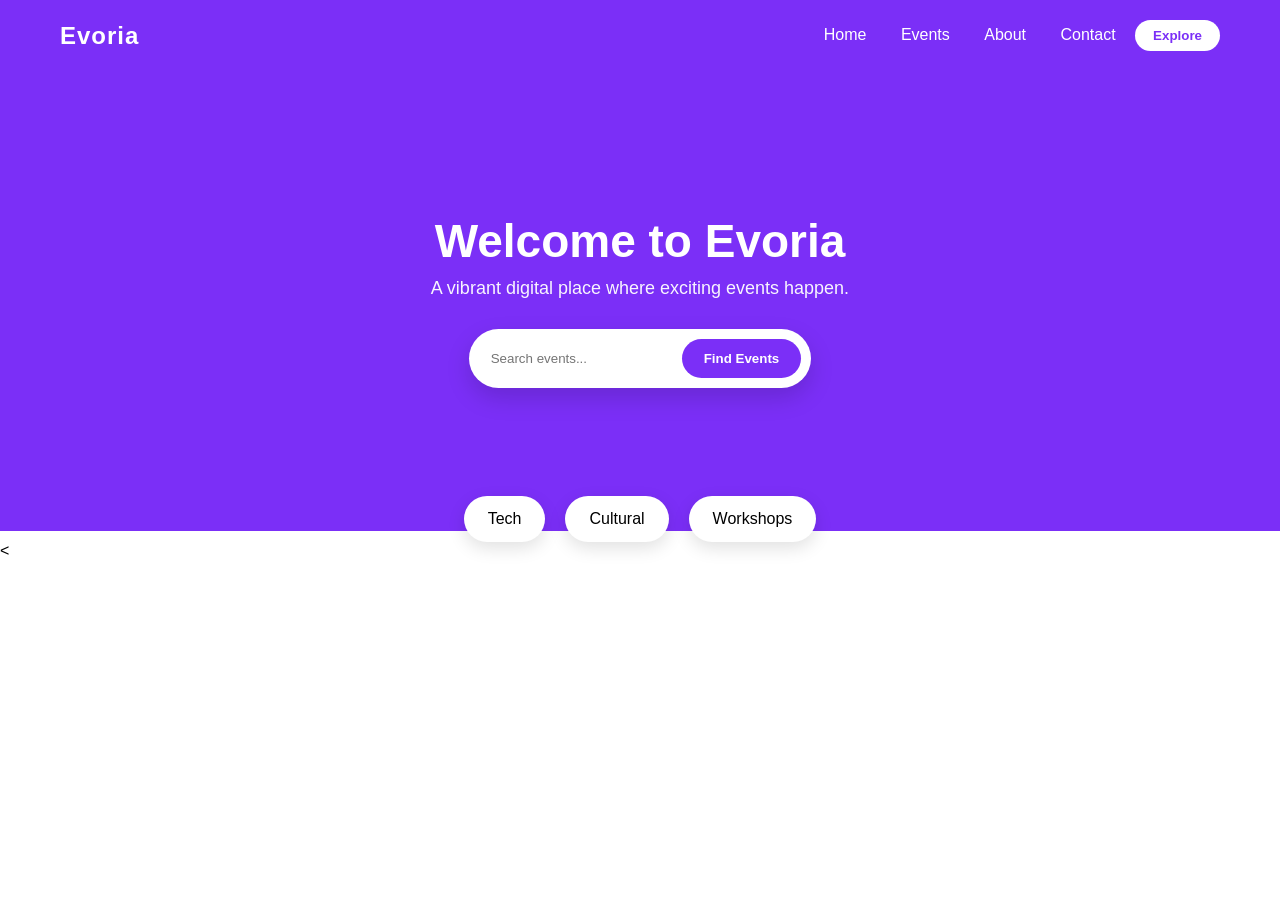
==== index.html @ 2a46c7d3 "Add files via upload" ====
<!doctype html>
<html lang="en">
  <head>
    <meta charset="UTF-8" />
    <meta name="viewport" content="width=device-width, initial-scale=1.0" />
    <title>Evoria – Virtual Event Manager</title>
    <link rel="stylesheet" href="style.css" />
  </head>
  <body>
    <header class="navbar">
      <div class="logo">Evoria</div>
      <nav>
        <a href="#">Home</a>
        <a href="#">Events</a>
        <a href="#">About</a>
        <a href="#">Contact</a>
        <button class="explore-btn">Explore</button>
      </nav>
    </header>

    <section class="hero">
      <div class="hero-content">
        <h1>Welcome to Evoria</h1>
        <p class="tagline">
          A vibrant digital place where exciting events happen.
        </p>

        <div class="search-box">
          <input type="text" placeholder="Search events..." />
          <button>Find Events</button>
        </div>
      </div>
    </section>

    <section class="categories">
      <div class="cat">Tech</div>
      <div class="cat">Cultural</div>
      <div class="cat">Workshops</div>
    </section>

    <
  </body>
</html>
---- style.css ----
* {
  margin: 0;
  padding: 0;
  box-sizing: border-box;
  font-family: "Poppins", sans-serif;
}

body {
  background: white;
}

.navbar {
  display: flex;
  justify-content: space-between;
  align-items: center;
  padding: 20px 60px;
  background-color: #7b2ff7;
  color: white;
}

.logo {
  font-size: 24px;
  font-weight: 700;
  letter-spacing: 1px;
}

.navbar nav a {
  margin: 0 15px;
  color: white;
  text-decoration: none;
}

.explore-btn {
  background: white;
  color: #7b2ff7;
  border: none;
  padding: 8px 18px;
  border-radius: 20px;
  font-weight: 600;
   cursor: pointer; 
}

.hero {
  height: 460px;
  background-color: #7b2ff7;
  display: flex;
  align-items: center;
  justify-content: center;
  text-align: center;
  color: white;
}

.hero h1 {
  font-size: 46px;
  margin-bottom: 10px;
}

.tagline {
  font-size: 18px;
  margin-bottom: 30px;
  opacity: 0.95;
}

.search-box {
  background: white;
  padding: 10px;
  border-radius: 40px;
  display: inline-flex;
  gap: 10px;
  box-shadow: 0 10px 25px rgba(0, 0, 0, 0.15);
}

.search-box input {
  border: none;
  padding: 12px;
  outline: none;
}

.search-box button {
  background-color: #7b2ff7;
  color: white;
  border: none;
  padding: 10px 22px;
  border-radius: 25px;
  cursor: pointer;
  font-weight: 600;
}

.categories {
  display: flex;
  justify-content: center;
  gap: 20px;
  margin-top: -35px;
  flex-wrap: wrap;
}

.cat {
  background: white;
  padding: 14px 24px;
  border-radius: 30px;
  box-shadow: 0 6px 18px rgba(0, 0, 0, 0.12);
  font-weight: 500;
}
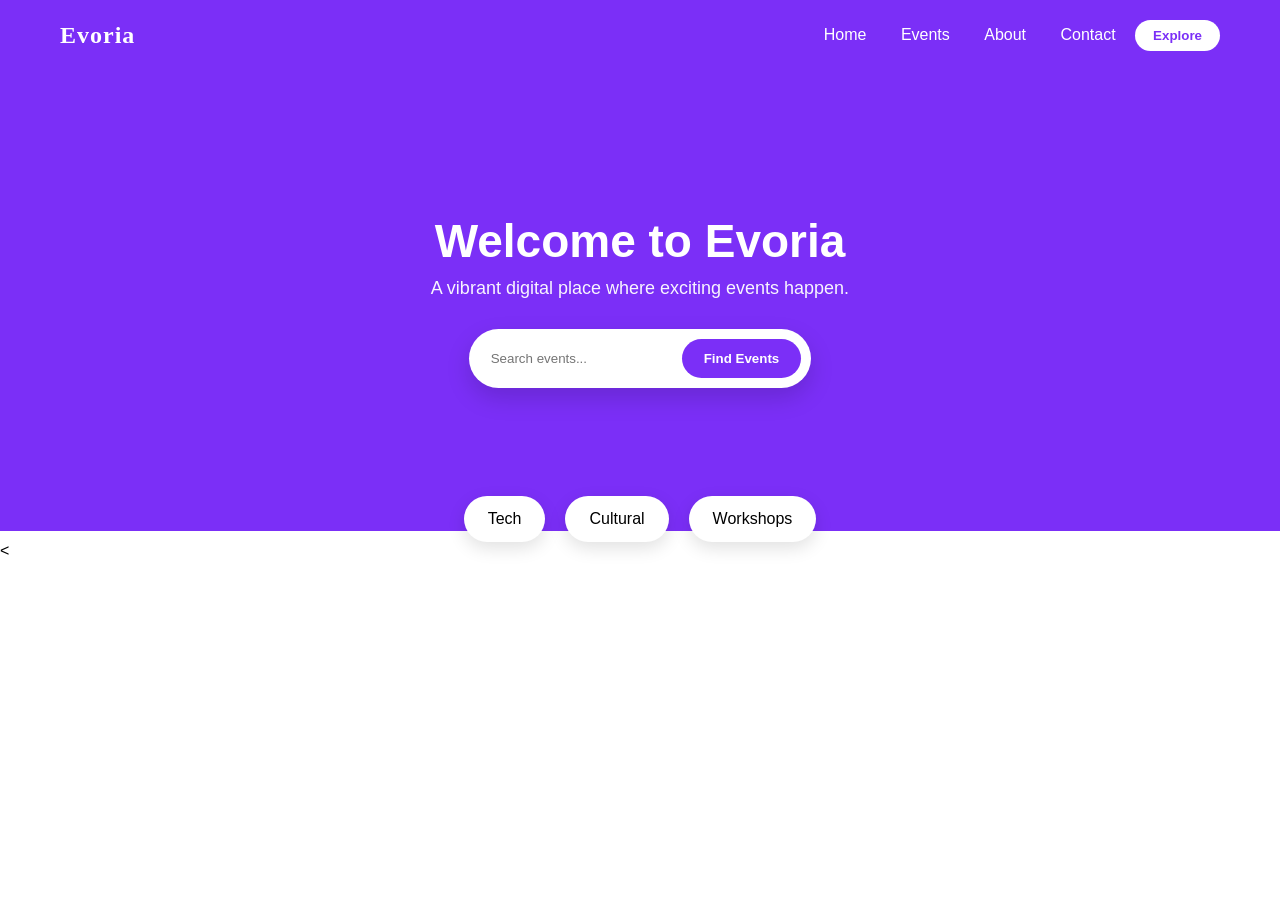
==== commit 7c112367: "Update index.html" ====
--- a/index.html
+++ b/index.html
@@ -8,7 +8,7 @@
   </head>
   <body>
     <header class="navbar">
-      <div class="logo">Evoria</div>
+      <div class="logo" style="font-family: Orbitron">Evoria</div>
       <nav>
         <a href="#">Home</a>
         <a href="#">Events</a>
@@ -41,3 +41,4 @@
     <
   </body>
 </html>
+
--- a/style.css
+++ b/style.css
@@ -2,7 +2,7 @@
   margin: 0;
   padding: 0;
   box-sizing: border-box;
-  font-family: "Poppins", sans-serif;
+  font-family: "Sora", sans-serif;
 }
 
 body {
@@ -102,3 +102,4 @@
   font-weight: 500;
 }
 
+
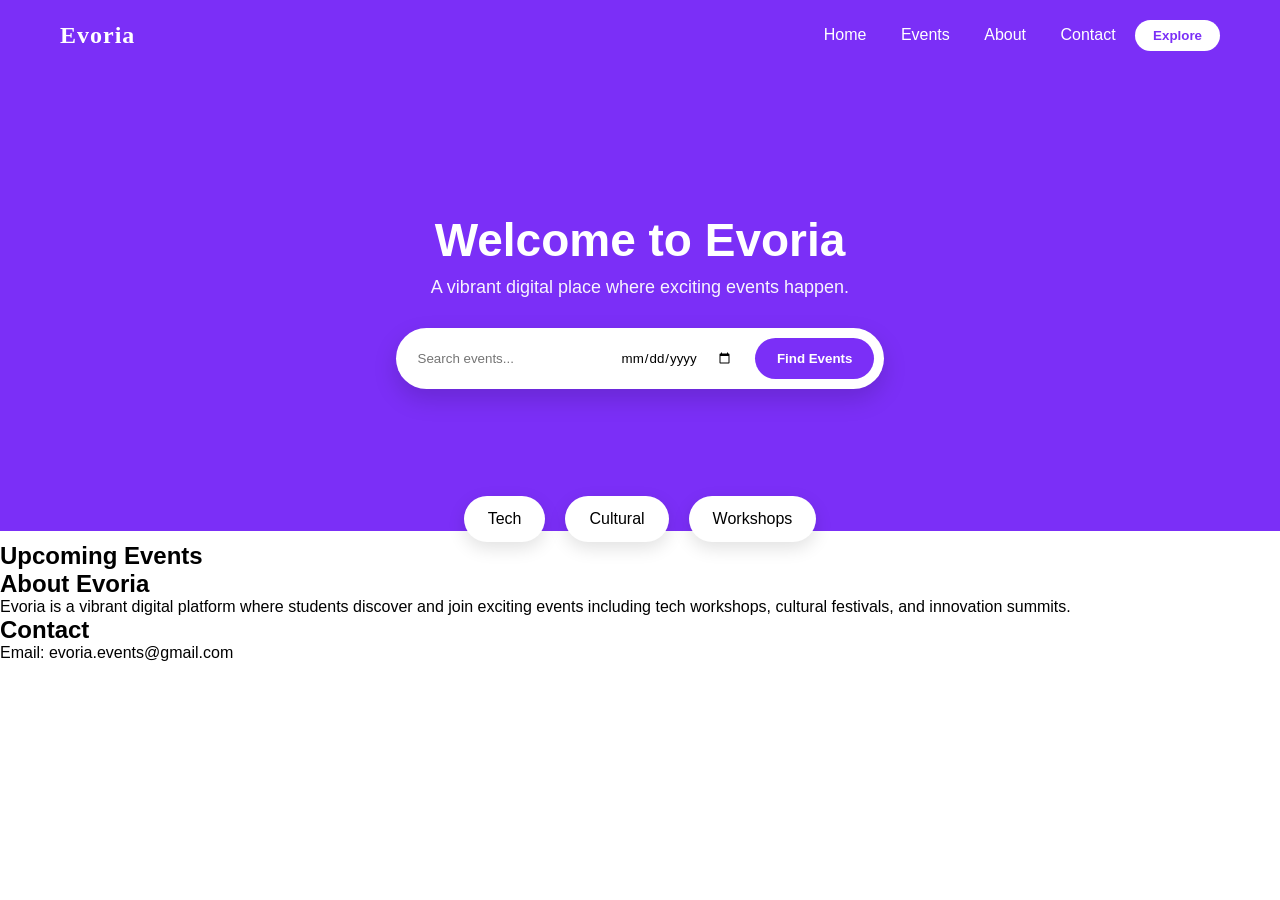
==== commit 50525404: "Update index.html" ====
--- a/index.html
+++ b/index.html
@@ -27,6 +27,7 @@
 
         <div class="search-box">
           <input type="text" placeholder="Search events..." />
+            <input type="date" id="dateInput" />
           <button>Find Events</button>
         </div>
       </div>
@@ -37,8 +38,28 @@
       <div class="cat">Cultural</div>
       <div class="cat">Workshops</div>
     </section>
+    
+     <section class="events" id="events">
+      <h2>Upcoming Events</h2>
+      <div class="event-container" id="eventContainer"></div>
+    </section>
 
-    <
+    <section class="about" id="about">
+      <h2>About Evoria</h2>
+      <p>
+        Evoria is a vibrant digital platform where students discover and join
+        exciting events including tech workshops, cultural festivals, and
+        innovation summits.
+      </p>
+    </section>
+
+    <section class="contact" id="contact">
+      <h2>Contact</h2>
+      <p>Email: evoria.events@gmail.com</p>
+    </section>
+
+    <script src="script.js"></script>
   </body>
 </html>
 
+
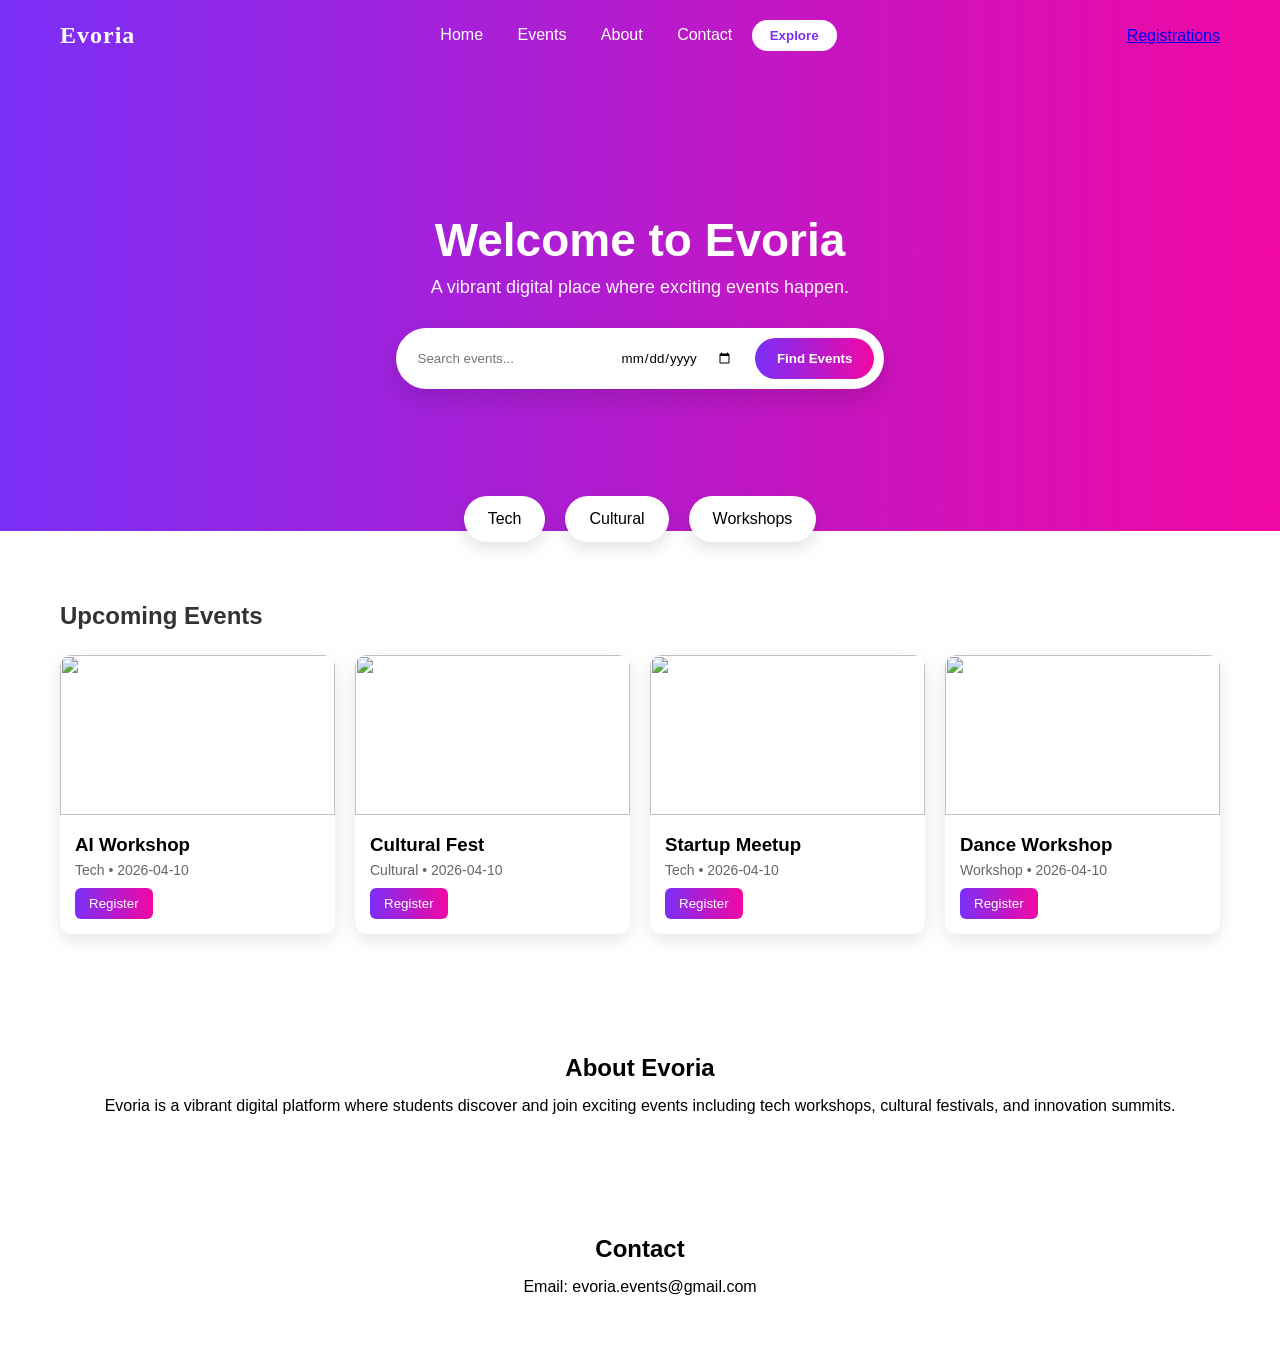
==== commit 261c95e6: "Updated UI, added registration page, delete feature, improved styling" ====
--- a/index.html
+++ b/index.html
@@ -1,65 +1,65 @@
-<!doctype html>
-<html lang="en">
-  <head>
-    <meta charset="UTF-8" />
-    <meta name="viewport" content="width=device-width, initial-scale=1.0" />
-    <title>Evoria – Virtual Event Manager</title>
-    <link rel="stylesheet" href="style.css" />
-  </head>
-  <body>
-    <header class="navbar">
-      <div class="logo" style="font-family: Orbitron">Evoria</div>
-      <nav>
-        <a href="#">Home</a>
-        <a href="#">Events</a>
-        <a href="#">About</a>
-        <a href="#">Contact</a>
-        <button class="explore-btn">Explore</button>
-      </nav>
-    </header>
-
-    <section class="hero">
-      <div class="hero-content">
-        <h1>Welcome to Evoria</h1>
-        <p class="tagline">
-          A vibrant digital place where exciting events happen.
-        </p>
-
-        <div class="search-box">
-          <input type="text" placeholder="Search events..." />
-            <input type="date" id="dateInput" />
-          <button>Find Events</button>
-        </div>
-      </div>
-    </section>
-
-    <section class="categories">
-      <div class="cat">Tech</div>
-      <div class="cat">Cultural</div>
-      <div class="cat">Workshops</div>
-    </section>
-    
-     <section class="events" id="events">
-      <h2>Upcoming Events</h2>
-      <div class="event-container" id="eventContainer"></div>
-    </section>
-
-    <section class="about" id="about">
-      <h2>About Evoria</h2>
-      <p>
-        Evoria is a vibrant digital platform where students discover and join
-        exciting events including tech workshops, cultural festivals, and
-        innovation summits.
-      </p>
-    </section>
-
-    <section class="contact" id="contact">
-      <h2>Contact</h2>
-      <p>Email: evoria.events@gmail.com</p>
-    </section>
-
-    <script src="script.js"></script>
-  </body>
-</html>
-
-
+<!doctype html>
+<html lang="en">
+  <head>
+    <meta charset="UTF-8" />
+    <meta name="viewport" content="width=device-width, initial-scale=1.0" />
+    <title>Evoria – Virtual Event Manager</title>
+    <link rel="stylesheet" href="style.css" />
+  </head>
+  <body>
+    <header class="navbar">
+      <div class="logo" style="font-family: Orbitron">Evoria</div>
+      <nav id="navMenu">
+        <a href="#">Home</a>
+        <a href="#">Events</a>
+        <a href="#">About</a>
+        <a href="#">Contact</a>
+        <button class="explore-btn" onclick="scrollToEvents()">Explore</button>
+      </nav>
+      <div class="menu-toggle" id="menuToggle">☰</div>
+      <a href="registrations.html" class="reg-btn">Registrations</a>
+    </header>
+
+    <section class="hero">
+      <div class="hero-content">
+        <h1>Welcome to Evoria</h1>
+        <p class="tagline">
+          A vibrant digital place where exciting events happen.
+        </p>
+
+        <div class="search-box">
+          <input type="text" id="searchInput" placeholder="Search events..." />
+          <input type="date" id="dateInput" />
+          <button onclick="SearchEvents()">Find Events</button>
+        </div>
+      </div>
+    </section>
+
+    <section class="categories">
+      <div class="cat" onclick="filterCategory('Tech')">Tech</div>
+      <div class="cat" onclick="filterCategory('Cultural')">Cultural</div>
+      <div class="cat" onclick="filterCategory('Workshop')">Workshops</div>
+    </section>
+
+    <section class="events" id="events">
+      <h2>Upcoming Events</h2>
+      <div class="event-container" id="eventContainer"></div>
+    </section>
+
+    <section class="about" id="about">
+      <h2>About Evoria</h2>
+      <p>
+        Evoria is a vibrant digital platform where students discover and join
+        exciting events including tech workshops, cultural festivals, and
+        innovation summits.
+      </p>
+    </section>
+
+    <section class="contact" id="contact">
+      <h2>Contact</h2>
+      <p>Email: evoria.events@gmail.com</p>
+    </section>
+
+    <script src="script.js"></script>
+  </body>
+</html>
--- a/style.css
+++ b/style.css
@@ -1,105 +1,370 @@
-* {
-  margin: 0;
-  padding: 0;
-  box-sizing: border-box;
-  font-family: "Sora", sans-serif;
-}
-
-body {
-  background: white;
-}
-
-.navbar {
-  display: flex;
-  justify-content: space-between;
-  align-items: center;
-  padding: 20px 60px;
-  background-color: #7b2ff7;
-  color: white;
-}
-
-.logo {
-  font-size: 24px;
-  font-weight: 700;
-  letter-spacing: 1px;
-}
-
-.navbar nav a {
-  margin: 0 15px;
-  color: white;
-  text-decoration: none;
-}
-
-.explore-btn {
-  background: white;
-  color: #7b2ff7;
-  border: none;
-  padding: 8px 18px;
-  border-radius: 20px;
-  font-weight: 600;
-   cursor: pointer; 
-}
-
-.hero {
-  height: 460px;
-  background-color: #7b2ff7;
-  display: flex;
-  align-items: center;
-  justify-content: center;
-  text-align: center;
-  color: white;
-}
-
-.hero h1 {
-  font-size: 46px;
-  margin-bottom: 10px;
-}
-
-.tagline {
-  font-size: 18px;
-  margin-bottom: 30px;
-  opacity: 0.95;
-}
-
-.search-box {
-  background: white;
-  padding: 10px;
-  border-radius: 40px;
-  display: inline-flex;
-  gap: 10px;
-  box-shadow: 0 10px 25px rgba(0, 0, 0, 0.15);
-}
-
-.search-box input {
-  border: none;
-  padding: 12px;
-  outline: none;
-}
-
-.search-box button {
-  background-color: #7b2ff7;
-  color: white;
-  border: none;
-  padding: 10px 22px;
-  border-radius: 25px;
-  cursor: pointer;
-  font-weight: 600;
-}
-
-.categories {
-  display: flex;
-  justify-content: center;
-  gap: 20px;
-  margin-top: -35px;
-  flex-wrap: wrap;
-}
-
-.cat {
-  background: white;
-  padding: 14px 24px;
-  border-radius: 30px;
-  box-shadow: 0 6px 18px rgba(0, 0, 0, 0.12);
-  font-weight: 500;
-}
-
-
+* {
+  margin: 0;
+  padding: 0;
+  box-sizing: border-box;
+  font-family: "Sora", sans-serif;
+}
+
+body {
+  background: white;
+}
+
+.navbar {
+  display: flex;
+  justify-content: space-between;
+  align-items: center;
+  padding: 20px 60px;
+  background: linear-gradient(90deg, #7b2ff7, #f107a3);
+  color: white;
+}
+
+.logo {
+  font-size: 24px;
+  font-weight: 700;
+  letter-spacing: 1px;
+}
+
+.navbar nav a {
+  margin: 0 15px;
+  color: white;
+  text-decoration: none;
+}
+
+.explore-btn {
+  background: white;
+  color: #7b2ff7;
+  border: none;
+  padding: 8px 18px;
+  border-radius: 20px;
+  font-weight: 600;
+  cursor: pointer;
+}
+
+.hero {
+  height: 460px;
+  background: linear-gradient(90deg, #7b2ff7, #f107a3);
+  display: flex;
+  align-items: center;
+  justify-content: center;
+  text-align: center;
+  color: white;
+}
+
+.hero h1 {
+  font-size: 46px;
+  margin-bottom: 10px;
+}
+
+.tagline {
+  font-size: 18px;
+  margin-bottom: 30px;
+  opacity: 0.95;
+}
+
+.search-box {
+  background: white;
+  padding: 10px;
+  border-radius: 40px;
+  display: inline-flex;
+  gap: 10px;
+  box-shadow: 0 10px 25px rgba(0, 0, 0, 0.15);
+}
+
+.search-box input {
+  border: none;
+  padding: 12px;
+  outline: none;
+}
+
+.search-box button {
+  background: linear-gradient(90deg, #7b2ff7, #f107a3);
+  color: white;
+  border: none;
+  padding: 10px 22px;
+  border-radius: 25px;
+  cursor: pointer;
+  font-weight: 600;
+}
+
+.categories {
+  display: flex;
+  justify-content: center;
+  gap: 20px;
+  margin-top: -35px;
+  flex-wrap: wrap;
+}
+
+.cat {
+  background: white;
+  padding: 14px 24px;
+  border-radius: 30px;
+  box-shadow: 0 6px 18px rgba(0, 0, 0, 0.12);
+  font-weight: 500;
+}
+
+.events {
+  padding: 60px;
+}
+
+.events h2 {
+  margin-bottom: 25px;
+  color: #333;
+}
+
+.event-container {
+  display: grid;
+  grid-template-columns: repeat(auto-fit, minmax(260px, 1fr));
+  gap: 20px;
+}
+
+.event-card {
+  background: white;
+  border-radius: 12px;
+  overflow: hidden;
+  box-shadow: 0 6px 18px rgba(0, 0, 0, 0.1);
+}
+
+.event-card img {
+  width: 100%;
+  height: 160px;
+  object-fit: cover;
+}
+
+.event-info {
+  padding: 15px;
+}
+
+.event-info h3 {
+  margin-bottom: 6px;
+}
+
+.event-info p {
+  color: #666;
+  font-size: 14px;
+}
+
+.event-info button {
+  margin-top: 10px;
+  background: linear-gradient(90deg, #7b2ff7, #f107a3);
+  color: white;
+  border: none;
+  padding: 8px 14px;
+  border-radius: 6px;
+  cursor: pointer;
+}
+
+.about,
+.contact {
+  padding: 60px;
+  text-align: center;
+}
+
+.about h2,
+.contact h2 {
+  margin-bottom: 15px;
+}
+
+@media (max-width: 900px) {
+  .navbar {
+    padding: 18px 30px;
+  }
+
+  .hero h1 {
+    font-size: 36px;
+  }
+}
+
+@media (max-width: 700px) {
+  .navbar {
+    flex-direction: column;
+    gap: 10px;
+  }
+
+  .hero {
+    height: auto;
+    padding: 60px 20px;
+  }
+
+  .hero h1 {
+    font-size: 28px;
+  }
+
+  .search-box {
+    flex-direction: column;
+    border-radius: 20px;
+  }
+
+  .events,
+  .about,
+  .contact {
+    padding: 40px 20px;
+  }
+}
+
+.menu-toggle {
+  display: none;
+  font-size: 26px;
+  cursor: pointer;
+}
+
+.navbar nav a:hover {
+  opacity: 0.8;
+}
+
+.cat:hover {
+  transform: translateY(-3px);
+  transition: 0.2s;
+}
+
+/* responsive menu */
+@media (max-width: 700px) {
+  .menu-toggle {
+    display: block;
+  }
+
+  .navbar nav {
+    position: absolute;
+    top: 70px;
+    right: 0;
+    background: linear-gradient(90deg, #7b2ff7, #f107a3);
+    flex-direction: column;
+    width: 200px;
+    padding: 20px;
+    display: none;
+  }
+
+  .navbar nav.show {
+    display: flex;
+  }
+}
+
+/* register page */
+
+.register-wrapper {
+  height: 90vh;
+  display: flex;
+  justify-content: center;
+  align-items: center;
+  background: linear-gradient(120deg, #7b2ff7, #f107a3);
+}
+
+.register-card {
+  background: white;
+  padding: 40px;
+  border-radius: 16px;
+  width: 350px;
+  box-shadow: 0 15px 40px rgba(0, 0, 0, 0.2);
+  text-align: center;
+}
+
+.register-card h2 {
+  margin-bottom: 25px;
+  color: #333;
+}
+
+.input-group {
+  text-align: left;
+  margin-bottom: 18px;
+}
+
+.input-group label {
+  font-size: 14px;
+  color: #555;
+}
+
+.input-group input {
+  width: 100%;
+  padding: 10px;
+  margin-top: 5px;
+  border: none;
+  border-bottom: 2px solid #ddd;
+  outline: none;
+  font-size: 14px;
+}
+
+.input-group input:focus {
+  border-color: #7b2ff7;
+}
+
+.register-btn {
+  margin-top: 20px;
+  width: 100%;
+  padding: 12px;
+  border: none;
+  border-radius: 25px;
+  background: linear-gradient(90deg, #7b2ff7, #f107a3);
+  color: white;
+  font-weight: 600;
+  cursor: pointer;
+}
+
+.register-btn:hover {
+  transform: scale(1.03);
+  transition: 0.2s;
+}
+
+#msg {
+  margin-top: 15px;
+  color: green;
+  font-weight: 600;
+}
+
+.register-card {
+  backdrop-filter: blur(10px);
+}
+
+/*REGISTRATIONS PAGE THEME */
+
+.registrations-wrapper {
+  min-height: 100vh;
+  background: linear-gradient(120deg, #7b2ff7, #f107a3);
+  padding: 50px 20px;
+}
+
+.registrations-container {
+  max-width: 900px;
+  margin: auto;
+}
+
+.registrations-container h2 {
+  color: white;
+  margin-bottom: 25px;
+}
+
+#registrationList .event-card {
+  background: white;
+  border-radius: 14px;
+  padding: 20px;
+  margin-bottom: 20px;
+  box-shadow: 0 10px 25px rgba(0, 0, 0, 0.2);
+}
+
+#registrationList h3 {
+  margin-bottom: 5px;
+  color: #333;
+}
+
+#registrationList p {
+  color: #555;
+  font-size: 14px;
+}
+
+#registrationList .event-card:hover {
+  transform: translateY(-5px);
+  transition: 0.2s;
+}
+
+.delete-btn {
+  margin-top: 10px;
+  padding: 6px 12px;
+  border: none;
+  border-radius: 6px;
+  background: red;
+  color: white;
+  cursor: pointer;
+  font-size: 13px;
+}
+
+.delete-btn:hover {
+  background: darkred;
+}
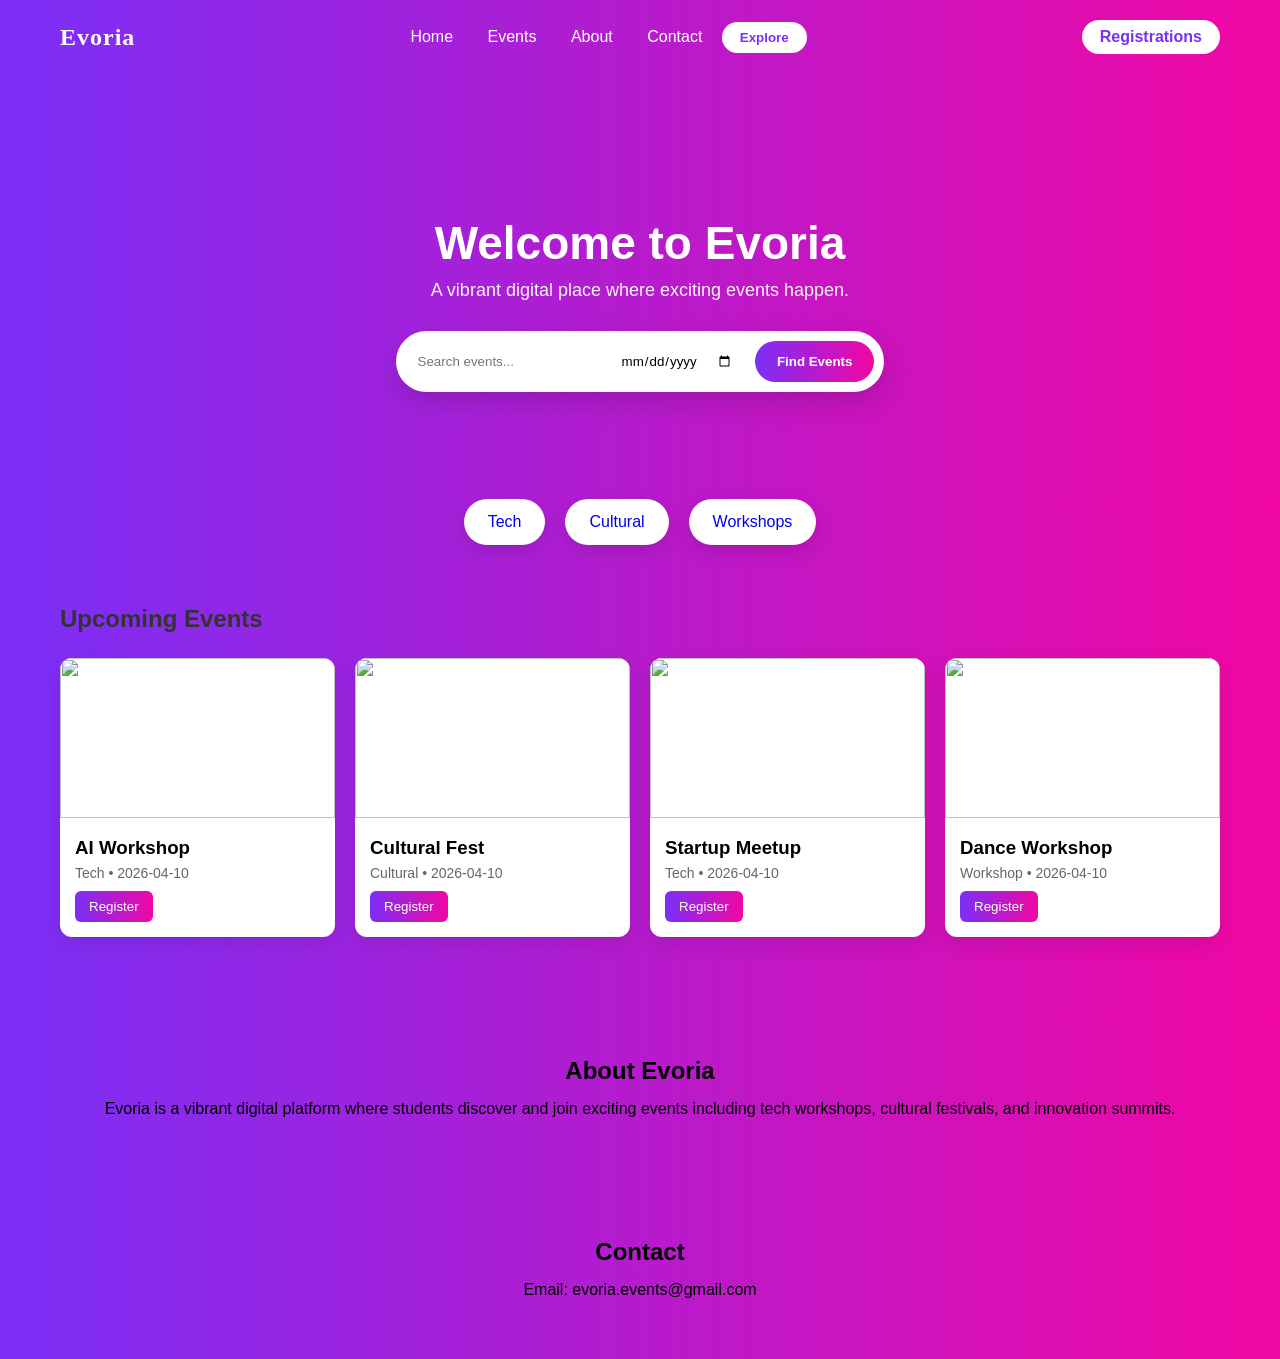
==== commit 42203335: "Final UI fixes, event pages, navigation working" ====
--- a/index.html
+++ b/index.html
@@ -8,19 +8,19 @@
   </head>
   <body>
     <header class="navbar">
-      <div class="logo" style="font-family: Orbitron">Evoria</div>
+      <div class="logo">Evoria</div>
       <nav id="navMenu">
-        <a href="#">Home</a>
-        <a href="#">Events</a>
-        <a href="#">About</a>
-        <a href="#">Contact</a>
+        <a href="#home">Home</a>
+        <a href="#events">Events</a>
+        <a href="#about">About</a>
+        <a href="#contact">Contact</a>
         <button class="explore-btn" onclick="scrollToEvents()">Explore</button>
       </nav>
       <div class="menu-toggle" id="menuToggle">☰</div>
       <a href="registrations.html" class="reg-btn">Registrations</a>
     </header>
 
-    <section class="hero">
+    <section class="hero" id="home">
       <div class="hero-content">
         <h1>Welcome to Evoria</h1>
         <p class="tagline">
@@ -30,15 +30,15 @@
         <div class="search-box">
           <input type="text" id="searchInput" placeholder="Search events..." />
           <input type="date" id="dateInput" />
-          <button onclick="SearchEvents()">Find Events</button>
+          <button onclick="searchEvents()">Find Events</button>
         </div>
       </div>
     </section>
 
     <section class="categories">
-      <div class="cat" onclick="filterCategory('Tech')">Tech</div>
-      <div class="cat" onclick="filterCategory('Cultural')">Cultural</div>
-      <div class="cat" onclick="filterCategory('Workshop')">Workshops</div>
+      <a href="tech.html" class="cat">Tech</a>
+      <a href="cultural.html" class="cat">Cultural</a>
+      <a href="workshops.html" class="cat">Workshops</a>
     </section>
 
     <section class="events" id="events">
--- a/style.css
+++ b/style.css
@@ -6,7 +6,7 @@
 }
 
 body {
-  background: white;
+  background: linear-gradient(90deg, #7b2ff7, #f107a3);
 }
 
 .navbar {
@@ -22,6 +22,7 @@
   font-size: 24px;
   font-weight: 700;
   letter-spacing: 1px;
+  font-family: Orbitron;
 }
 
 .navbar nav a {
@@ -216,7 +217,8 @@
   transition: 0.2s;
 }
 
-/* responsive menu */
+/* responsiveness*/
+
 @media (max-width: 700px) {
   .menu-toggle {
     display: block;
@@ -368,3 +370,75 @@
 .delete-btn:hover {
   background: darkred;
 }
+
+html {
+  scroll-behavior: smooth;
+}
+
+.navbar nav a:hover {
+  opacity: 0.7;
+}
+
+section {
+  scroll-margin-top: 80px;
+}
+
+/* reg button */
+.reg-btn {
+  background: white;
+  color: #7b2ff7;
+  padding: 8px 18px;
+  border-radius: 20px;
+  font-weight: 600;
+  text-decoration: none;
+  margin-left: 15px;
+  transition: 0.3s;
+}
+
+.reg-btn:hover {
+  background: #eee;
+}
+
+.cat {
+  text-decoration: none;
+}
+
+/* eventsBelow */
+.event-detail {
+  height: 100vh;
+  display: flex;
+  justify-content: center;
+  align-items: center;
+  background: linear-gradient(90deg, #7b2ff7, #f107a3);
+}
+
+.detail-card {
+  background: white;
+  padding: 40px;
+  border-radius: 20px;
+  width: 350px;
+  text-align: center;
+  box-shadow: 0 10px 30px rgba(0, 0, 0, 0.2);
+}
+
+.detail-card h1 {
+  margin-bottom: 15px;
+}
+
+.detail-card p {
+  margin: 10px 0;
+}
+
+.register-btn {
+  margin-top: 20px;
+  background: linear-gradient(90deg, #7b2ff7, #f107a3);
+  color: white;
+  border: none;
+  padding: 10px 20px;
+  border-radius: 25px;
+  cursor: pointer;
+}
+
+.event-card {
+  cursor: pointer;
+}
